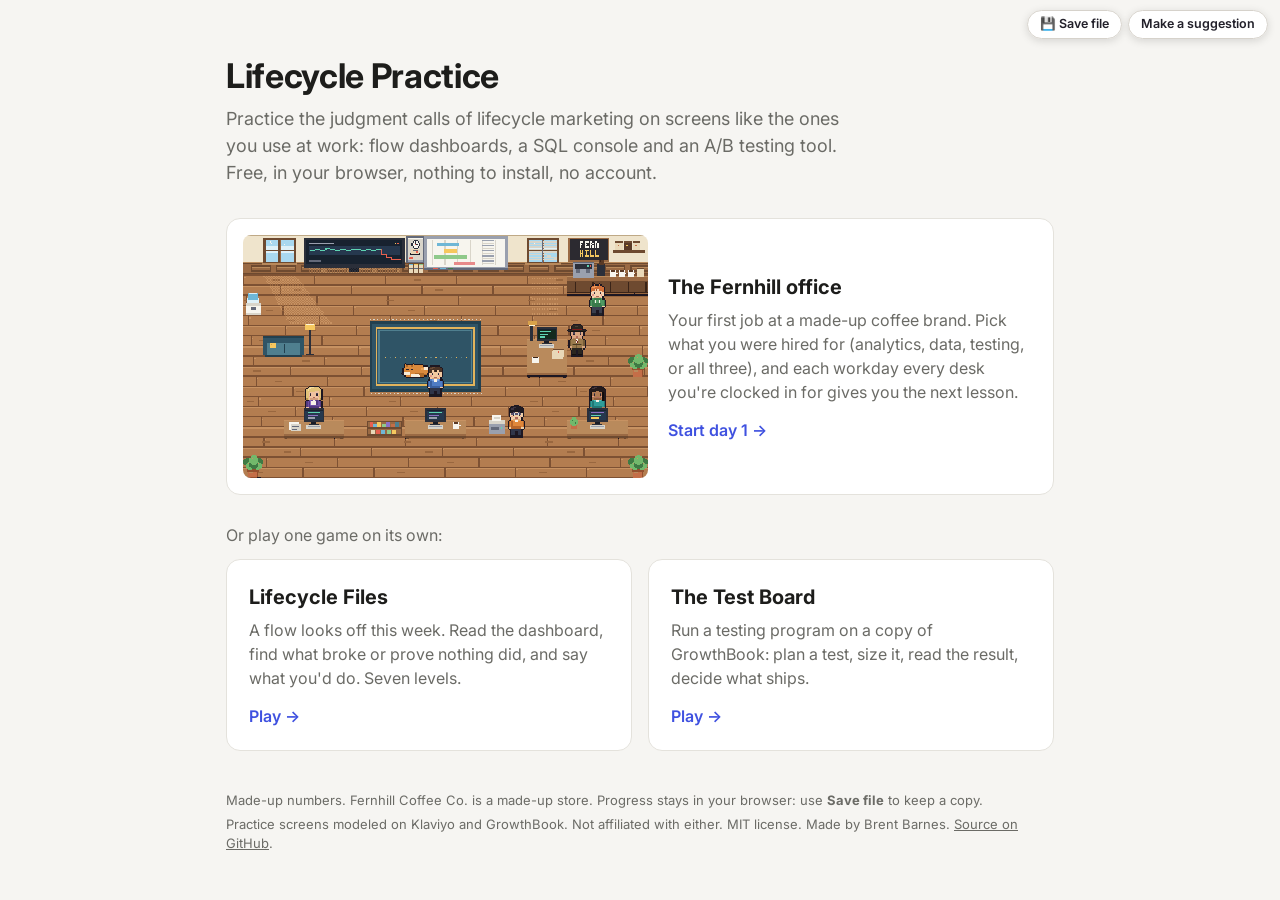
==== index.html @ f7a1541e "Lifecycle Practice: the Fernhill office, Lifecycle Files and the Test Board, playable in the browser" ====
<!doctype html>
<html lang="en"><head><meta charset="utf-8"><meta name="viewport" content="width=device-width, initial-scale=1">
<title>Lifecycle Practice</title><link rel="icon" href="/px/sprites/face_dana_smile.png">
<meta name="description" content="Free practice games for lifecycle and email marketers: diagnose a flow dashboard, run a testing program.">
<link rel="preconnect" href="https://fonts.googleapis.com"><link href="https://fonts.googleapis.com/css2?family=Inter:wght@400;500;600;700&display=swap" rel="stylesheet">
<style>
:root{--bg:#f6f5f2;--card:#fff;--ink:#1d1d1b;--muted:#6b6b66;--line:#e4e2dc;--accent:#3f51e0}
@media (prefers-color-scheme: dark){:root:not([data-theme="light"]){--bg:#151514;--card:#1e1e1c;--ink:#ecebe7;--muted:#a3a29c;--line:#2f2f2c;--accent:#8c98ff}}
:root[data-theme="dark"]{--bg:#151514;--card:#1e1e1c;--ink:#ecebe7;--muted:#a3a29c;--line:#2f2f2c;--accent:#8c98ff}
*{box-sizing:border-box}
body{margin:0;background:var(--bg);color:var(--ink);font:16px/1.5 Inter,system-ui,sans-serif}
main{max-width:860px;margin:0 auto;padding:56px 16px 40px}
h1{font-size:34px;line-height:1.15;margin:0 0 10px;letter-spacing:-.01em}
.lede{color:var(--muted);font-size:18px;margin:0 0 32px;max-width:620px}
.games{display:grid;grid-template-columns:repeat(auto-fit,minmax(260px,1fr));gap:16px}
a.game{display:block;background:var(--card);border:1px solid var(--line);border-radius:14px;padding:22px;color:inherit;text-decoration:none;transition:border-color .15s,transform .15s}
a.game:hover{border-color:var(--accent);transform:translateY(-2px)}
a.game b{display:block;font-size:20px;margin-bottom:6px}
a.game span{display:block;color:var(--muted)}
a.game em{display:inline-block;margin-top:14px;color:var(--accent);font-style:normal;font-weight:600}
footer{color:var(--muted);font-size:13px;margin-top:40px;display:grid;gap:4px}footer a{color:inherit}
a.game.hero{display:grid;grid-template-columns:minmax(0,1.1fr) minmax(0,1fr);gap:20px;align-items:center;padding:16px}
a.game.hero img{width:100%;image-rendering:pixelated;border-radius:8px;display:block}
.or{color:var(--muted);margin:28px 0 12px}
@media (max-width:640px){a.game.hero{grid-template-columns:1fr}}
</style></head>
<body><main>
<h1>Lifecycle Practice</h1>
<p class="lede">Practice the judgment calls of lifecycle marketing on screens like the ones you use at work: flow dashboards, a SQL console and an A/B testing tool. Free, in your browser, nothing to install, no account.</p>
<a class="game hero" href="office/"><img src="px/scenes/office_crew.png" alt="The Fernhill office in pixel art"><div><b>The Fernhill office</b><span>Your first job at a made-up coffee brand. Pick what you were hired for (analytics, data, testing, or all three), and each workday every desk you're clocked in for gives you the next lesson.</span><em>Start day 1 →</em></div></a>
<p class="or">Or play one game on its own:</p>
<div class="games">
  <a class="game" href="lifecycle-files/"><b>Lifecycle Files</b><span>A flow looks off this week. Read the dashboard, find what broke or prove nothing did, and say what you'd do. Seven levels.</span><em>Play →</em></a>
  <a class="game" href="test-board/"><b>The Test Board</b><span>Run a testing program on a copy of GrowthBook: plan a test, size it, read the result, decide what ships.</span><em>Play →</em></a>
</div>
<footer><span>Made-up numbers. Fernhill Coffee Co. is a made-up store. Progress stays in your browser: use <b>Save file</b> to keep a copy.</span>
<span>Practice screens modeled on Klaviyo and GrowthBook. Not affiliated with either. MIT license. Made by Brent Barnes. <a href="https://github.com/BrentBarnes/lifecycle-practice">Source on GitHub</a>.</span></footer>
</main>
<script type="module" src="/shared/site.mjs"></script>
</body></html>
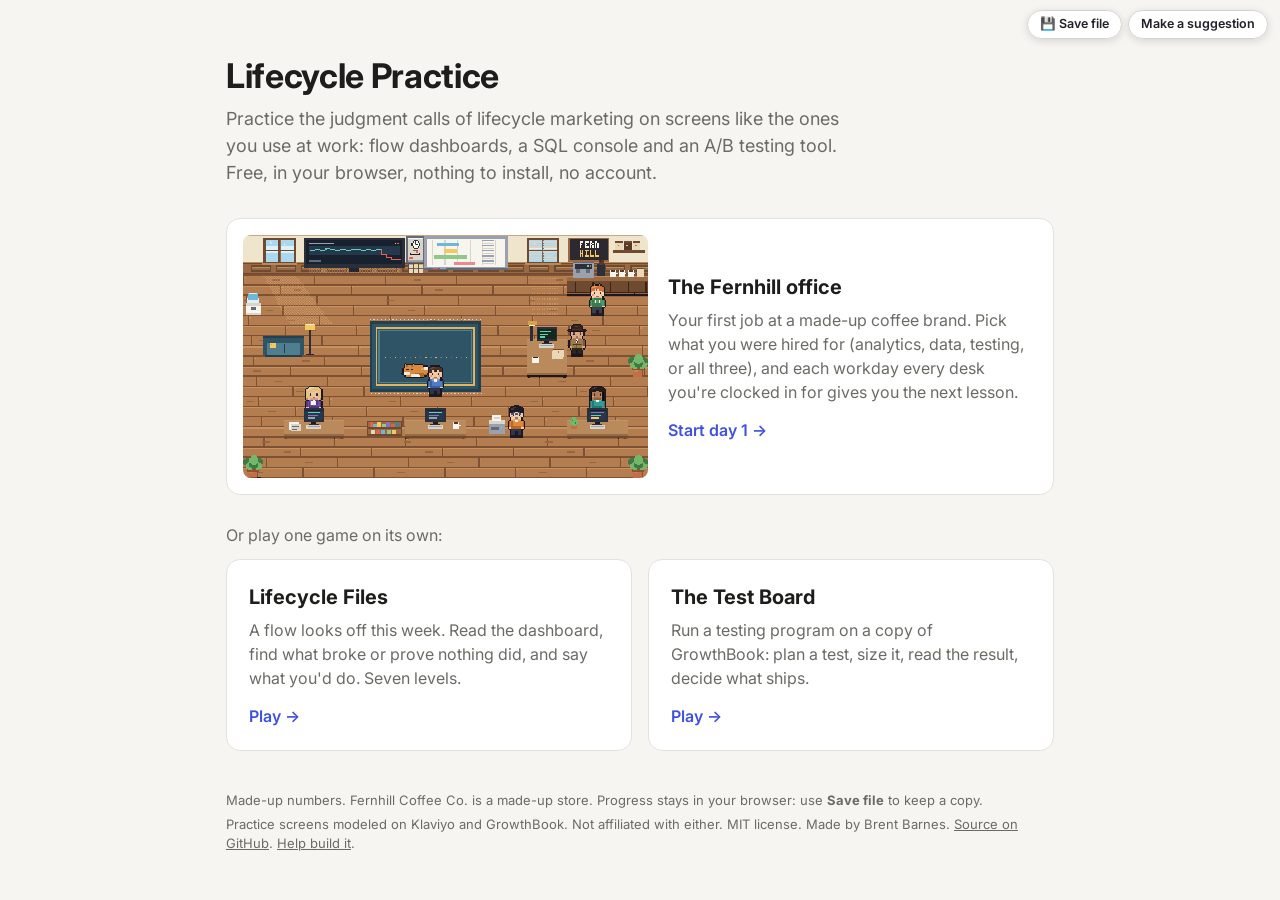
==== commit ae4436de: "Make it easy to contribute: contribute page, AI agent guide, review links - contribute/: one page to" ====
--- a/index.html
+++ b/index.html
@@ -34,7 +34,7 @@
   <a class="game" href="test-board/"><b>The Test Board</b><span>Run a testing program on a copy of GrowthBook: plan a test, size it, read the result, decide what ships.</span><em>Play →</em></a>
 </div>
 <footer><span>Made-up numbers. Fernhill Coffee Co. is a made-up store. Progress stays in your browser: use <b>Save file</b> to keep a copy.</span>
-<span>Practice screens modeled on Klaviyo and GrowthBook. Not affiliated with either. MIT license. Made by Brent Barnes. <a href="https://github.com/BrentBarnes/lifecycle-practice">Source on GitHub</a>.</span></footer>
+<span>Practice screens modeled on Klaviyo and GrowthBook. Not affiliated with either. MIT license. Made by Brent Barnes. <a href="https://github.com/BrentBarnes/lifecycle-practice">Source on GitHub</a>. <a href="/contribute/">Help build it</a>.</span></footer>
 </main>
 <script type="module" src="/shared/site.mjs"></script>
 </body></html>
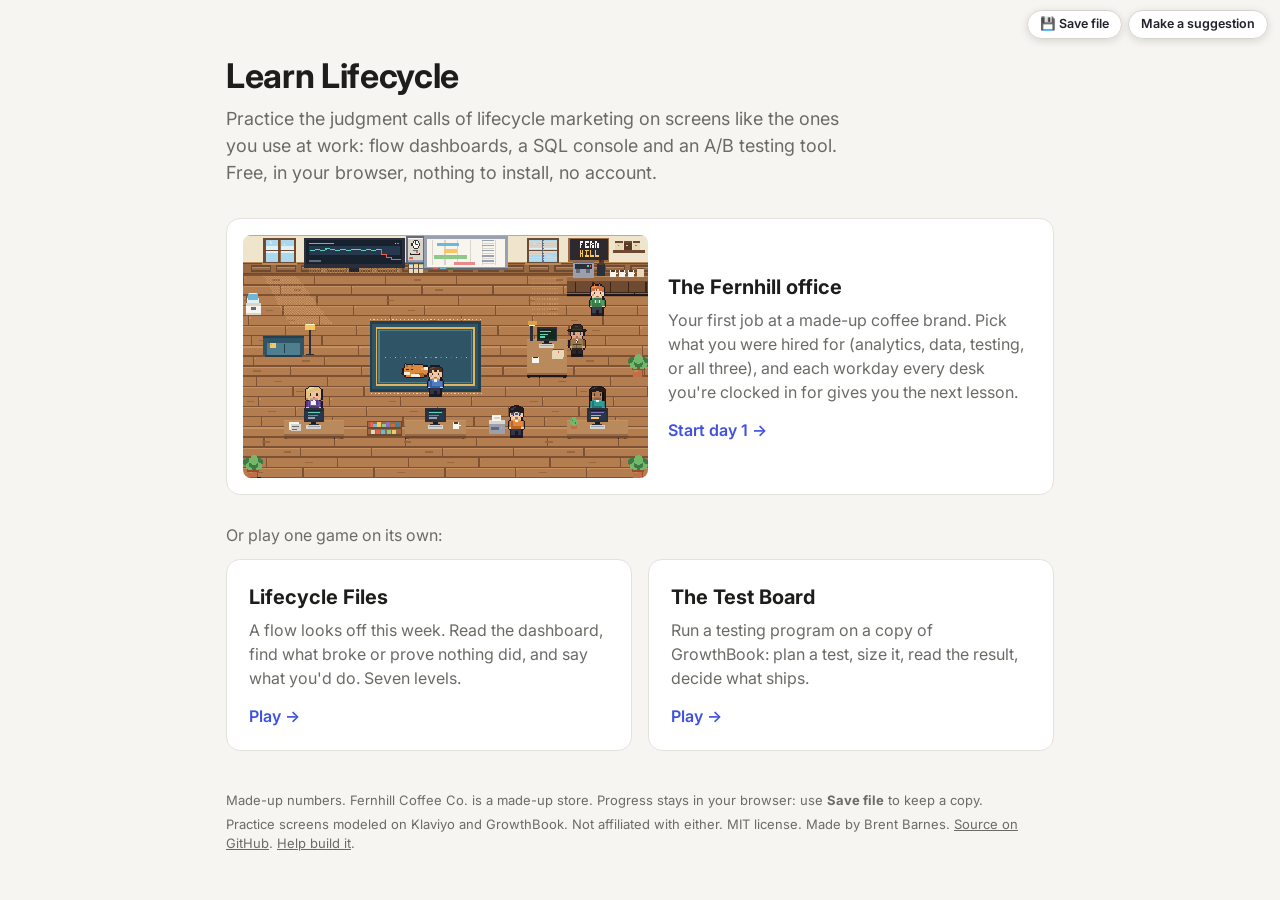
==== commit 4675de62: "Rename the game to Learn Lifecycle Display name only. The repo, URLs and the save file's id stay lif" ====
--- a/index.html
+++ b/index.html
@@ -1,6 +1,6 @@
 <!doctype html>
 <html lang="en"><head><meta charset="utf-8"><meta name="viewport" content="width=device-width, initial-scale=1">
-<title>Lifecycle Practice</title><link rel="icon" href="/px/sprites/face_dana_smile.png">
+<title>Learn Lifecycle</title><link rel="icon" href="/px/sprites/face_dana_smile.png">
 <meta name="description" content="Free practice games for lifecycle and email marketers: diagnose a flow dashboard, run a testing program.">
 <link rel="preconnect" href="https://fonts.googleapis.com"><link href="https://fonts.googleapis.com/css2?family=Inter:wght@400;500;600;700&display=swap" rel="stylesheet">
 <style>
@@ -25,7 +25,7 @@
 @media (max-width:640px){a.game.hero{grid-template-columns:1fr}}
 </style></head>
 <body><main>
-<h1>Lifecycle Practice</h1>
+<h1>Learn Lifecycle</h1>
 <p class="lede">Practice the judgment calls of lifecycle marketing on screens like the ones you use at work: flow dashboards, a SQL console and an A/B testing tool. Free, in your browser, nothing to install, no account.</p>
 <a class="game hero" href="office/"><img src="px/scenes/office_crew.png" alt="The Fernhill office in pixel art"><div><b>The Fernhill office</b><span>Your first job at a made-up coffee brand. Pick what you were hired for (analytics, data, testing, or all three), and each workday every desk you're clocked in for gives you the next lesson.</span><em>Start day 1 →</em></div></a>
 <p class="or">Or play one game on its own:</p>
